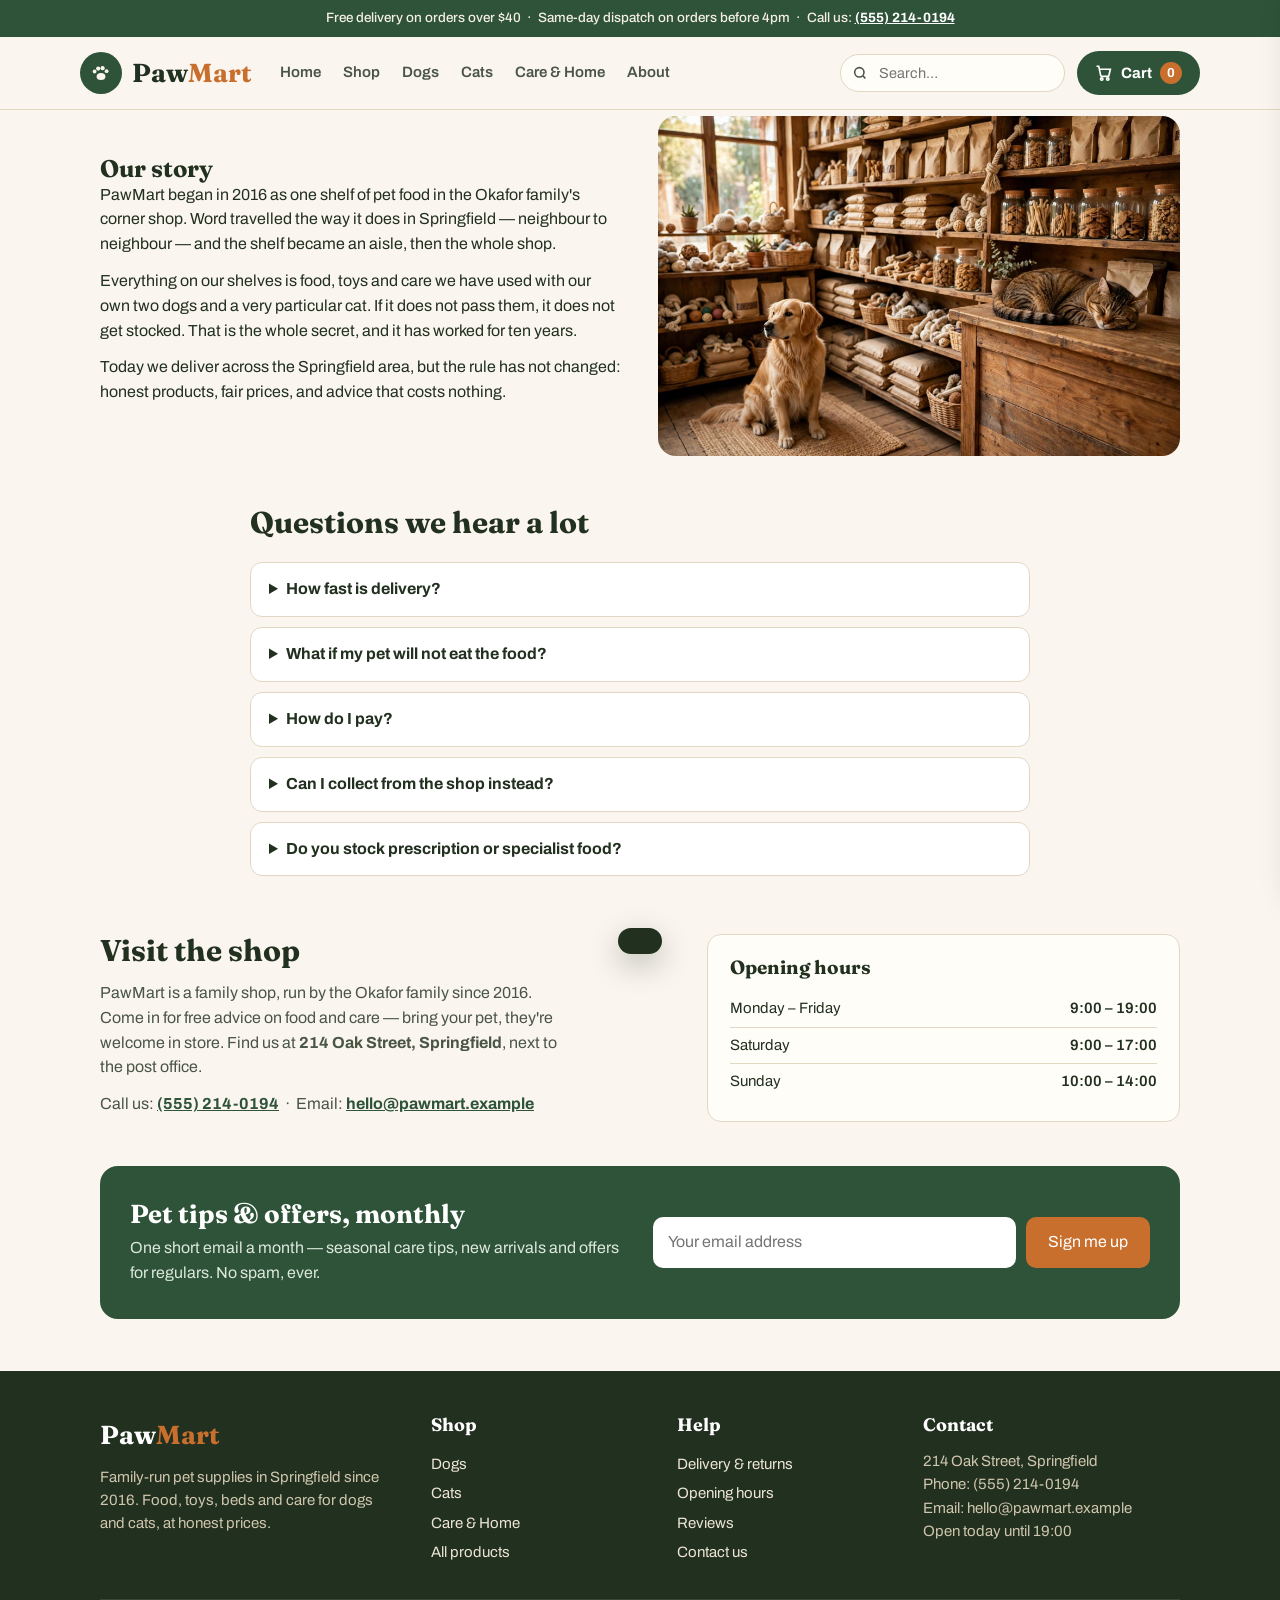
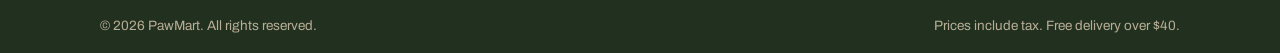
==== about.html @ ed6d869b "Rebuild as multi-page shop: home, shop, per-product pages, about; generated PawMart-labelled product" ====
<!DOCTYPE html>
<html lang="en">
<head>
<meta charset="UTF-8">
<meta name="viewport" content="width=device-width, initial-scale=1.0">

<meta name="description" content="PawMart is Springfield's family-run pet supplies shop. Dog and cat food, toys, beds and care — free delivery on orders over $40, same-day dispatch.">
<link rel="preconnect" href="https://fonts.googleapis.com">
<link rel="preconnect" href="https://fonts.gstatic.com" crossorigin>
<link href="https://fonts.googleapis.com/css2?family=Fraunces:wght@600;700&family=Archivo:wght@400;500;600;700&display=swap" rel="stylesheet">

<title>About — PawMart | Our Story, FAQ &amp; Opening Hours</title>
<link rel="stylesheet" href="style.css">
</head>
<body>
<div class="topbar">Free delivery on orders over $40 &nbsp;·&nbsp; Same-day dispatch on orders before 4pm &nbsp;·&nbsp; Call us: <a href="tel:+15552140194" style="color:#fff;font-weight:700">(555) 214-0194</a></div>

<header>
  <div class="wrap head-in">
    <a class="logo" href="index.html" aria-label="PawMart home">
      <span class="logo-badge" aria-hidden="true"><svg width="24" height="24" viewBox="0 0 24 24" fill="#FAF6EF"><ellipse cx="12" cy="15.5" rx="4.4" ry="3.6"/><circle cx="5.6" cy="10.5" r="1.9"/><circle cx="9.2" cy="7.6" r="2.1"/><circle cx="13.6" cy="7.2" r="2.1"/><circle cx="17.6" cy="10.2" r="1.9"/></svg></span>
      <span class="logo-name">Paw<span>Mart</span></span>
    </a>
    <nav class="main" aria-label="Main">
      <a href="index.html">Home</a><a href="shop.html">Shop</a><a href="shop.html?cat=dogs">Dogs</a><a href="shop.html?cat=cats">Cats</a><a href="shop.html?cat=care">Care &amp; Home</a><a href="about.html">About</a>
    </nav>
    <div class="head-tools">
      <form class="searchbox" action="shop.html" method="get" role="search">
        <svg width="16" height="16" viewBox="0 0 24 24" fill="none" stroke="#4A5546" stroke-width="2.4"><circle cx="11" cy="11" r="7"/><path d="M20 20l-3.8-3.8"/></svg>
        <input name="q" type="search" placeholder="Search…" aria-label="Search products">
      </form>
      <button class="cartbtn" id="openCart" aria-label="Open cart">
        <svg width="18" height="18" viewBox="0 0 24 24" fill="none" stroke="#fff" stroke-width="2.2"><circle cx="9" cy="20" r="1.6"/><circle cx="17" cy="20" r="1.6"/><path d="M2 3h3l2.6 12.4a1.5 1.5 0 0 0 1.5 1.1h7.9a1.5 1.5 0 0 0 1.5-1.2L20.5 7H6"/></svg>
        Cart <span class="cartcount" id="cartCount">0</span>
      </button>
    </div>
  </div>
</header>
<main>
  <!-- STORY -->
  <section id="story" style="padding-top:6px">
    <div class="wrap story-grid">
      <div>
        <h2 class="sec">Our story</h2>
        <p>PawMart began in 2016 as one shelf of pet food in the Okafor family's corner shop. Word travelled the way it does in Springfield — neighbour to neighbour — and the shelf became an aisle, then the whole shop.</p>
        <p>Everything on our shelves is food, toys and care we have used with our own two dogs and a very particular cat. If it does not pass them, it does not get stocked. That is the whole secret, and it has worked for ten years.</p>
        <p>Today we deliver across the Springfield area, but the rule has not changed: honest products, fair prices, and advice that costs nothing.</p>
      </div>
      <img src="images/story.jpg" alt="Inside the PawMart shop — shelves of pet food, our dog by the counter and the shop cat asleep on it" onerror="imgFallback(this)">
    </div>
  </section>


  <!-- FAQ -->
  <section id="faq" class="faq" style="padding-top:6px">
    <div class="wrap" style="max-width:820px">
      <div class="sec-head"><h2 class="sec">Questions we hear a lot</h2></div>
      <details><summary>How fast is delivery?</summary><p>Order before 4pm and it leaves the shop the same day, anywhere in the Springfield area. Most orders arrive the same evening or the next morning. Delivery is a flat $4.99, and free on orders over $40.</p></details>
      <details><summary>What if my pet will not eat the food?</summary><p>Bring it back within 30 days — opened or not — for a full refund or a swap. Fussy eaters are a fact of life; you should not be the one paying for them.</p></details>
      <details><summary>How do I pay?</summary><p>Cash on delivery, or card at checkout. Whichever suits you — there is no extra charge for either.</p></details>
      <details><summary>Can I collect from the shop instead?</summary><p>Of course. Order as usual, choose to collect, and we will have it bagged at the counter at 214 Oak Street. We are open until 7pm on weekdays.</p></details>
      <details><summary>Do you stock prescription or specialist food?</summary><p>We keep the common specialist lines in store. If your vet has named a specific one, call us on (555) 214-0194 and we will order it in — usually within two days.</p></details>
    </div>
  </section>

  <!-- VISIT -->
  <section id="visit" class="visit" style="padding-top:4px">
    <div class="wrap visit-in">
      <div>
        <h2>Visit the shop</h2>
        <p>PawMart is a family shop, run by the Okafor family since 2016. Come in for free advice on food and care — bring your pet, they're welcome in store. Find us at <strong>214 Oak Street, Springfield</strong>, next to the post office.</p>
        <p style="margin-top:12px">Call us: <a href="tel:+15552140194" style="font-weight:700;color:var(--leaf)">(555) 214-0194</a> &nbsp;·&nbsp; Email: <a href="mailto:hello@pawmart.example" style="font-weight:700;color:var(--leaf)">hello@pawmart.example</a></p>
      </div>
      <div class="hours">
        <h3>Opening hours</h3>
        <table>
          <tr><td>Monday – Friday</td><td>9:00 – 19:00</td></tr>
          <tr><td>Saturday</td><td>9:00 – 17:00</td></tr>
          <tr><td>Sunday</td><td>10:00 – 14:00</td></tr>
        </table>
      </div>
    </div>
  </section>
  <!-- NEWSLETTER -->
  <div class="wrap" style="padding-bottom:44px">
    <div class="news">
      <div style="flex:1;min-width:240px">
        <h2 class="sec" style="margin-bottom:6px">Pet tips &amp; offers, monthly</h2>
        <p>One short email a month — seasonal care tips, new arrivals and offers for regulars. No spam, ever.</p>
      </div>
      <form id="newsForm" onsubmit="return newsSubmit(event)">
        <input type="email" id="newsEmail" placeholder="Your email address" aria-label="Email address for newsletter">
        <button type="submit">Sign me up</button>
      </form>
      <p id="newsMsg" style="flex:1 1 100%;color:#fff;font-weight:600;display:none;margin:0"></p>
    </div>
  </div>
</main>
<footer id="contact">
  <div class="wrap">
    <div class="foot-grid">
      <div>
        <div class="foot-logo">Paw<span>Mart</span></div>
        <p>Family-run pet supplies in Springfield since 2016. Food, toys, beds and care for dogs and cats, at honest prices.</p>
      </div>
      <div>
        <h3>Shop</h3>
        <a href="shop.html?cat=dogs">Dogs</a><a href="shop.html?cat=cats">Cats</a><a href="shop.html?cat=care">Care &amp; Home</a><a href="shop.html">All products</a>
      </div>
      <div>
        <h3>Help</h3>
        <a href="about.html#visit">Delivery &amp; returns</a><a href="about.html#visit">Opening hours</a><a href="index.html#reviews">Reviews</a><a href="about.html#visit">Contact us</a>
      </div>
      <div>
        <h3>Contact</h3>
        <p>214 Oak Street, Springfield<br>Phone: (555) 214-0194<br>Email: hello@pawmart.example<br>Open today until 19:00</p>
      </div>
    </div>
    <div class="foot-bottom"><span>© 2026 PawMart. All rights reserved.</span><span>Prices include tax. Free delivery over $40.</span></div>
  </div>
</footer>
<!-- CART DRAWER -->
<div class="overlay" id="overlay"></div>
<aside class="drawer" id="drawer" aria-label="Shopping cart">
  <div class="drawer-head"><h3>Your cart</h3><button class="xbtn" id="closeCart" aria-label="Close cart">×</button></div>
  <div class="drawer-items" id="drawerItems"></div>
  <div class="drawer-foot" id="drawerFoot">
    <div class="freebar"><div id="freeFill" style="width:0%"></div></div>
    <div class="freenote" id="freeNote"></div>
    <div class="trow"><span>Subtotal</span><span id="subTotal">$0.00</span></div>
    <div class="trow"><span>Delivery</span><span id="delTotal">—</span></div>
    <div class="trow total"><span>Total</span><span id="grandTotal">$0.00</span></div>
    <button class="checkoutbtn" id="goCheckout" style="margin-top:12px">Checkout</button>
  </div>
</aside>

<!-- CHECKOUT MODAL -->
<div class="modal" id="modal" role="dialog" aria-modal="true" aria-labelledby="coTitle">
  <div class="modal-box">
    <button class="xbtn" id="closeModal" aria-label="Close checkout" style="position:absolute;top:14px;right:16px">×</button>
    <div id="checkoutFormWrap">
      <h3 id="coTitle">Checkout</h3>
      <p class="sub">Delivery to Springfield and nearby towns. Pay cash on delivery or by card.</p>
      <div class="sumbox" id="sumBox"></div>
      <form id="coForm" novalidate>
        <div class="f-field" id="f-name"><label for="inName">Full name</label><input id="inName" type="text" autocomplete="name" placeholder="e.g. Sara Ahmed"><div class="err">Please enter your name.</div></div>
        <div class="f-field" id="f-phone"><label for="inPhone">Phone number</label><input id="inPhone" type="tel" autocomplete="tel" placeholder="e.g. 555 010 2233"><div class="err">Please enter a valid phone number.</div></div>
        <div class="f-field" id="f-addr"><label for="inAddr">Delivery address</label><input id="inAddr" type="text" autocomplete="street-address" placeholder="House, street, town"><div class="err">Please enter your delivery address.</div></div>
        <div class="f-field"><label>Payment</label>
          <div class="payrow">
            <button type="button" class="payopt sel" data-pay="Cash on delivery">Cash on delivery</button>
            <button type="button" class="payopt" data-pay="Card">Card</button>
          </div>
        </div>
        <button class="checkoutbtn" type="submit">Place order</button>
      </form>
    </div>
    <div id="successWrap" class="success" style="display:none">
      <div class="tick"><svg width="34" height="34" viewBox="0 0 24 24" fill="none" stroke="#fff" stroke-width="3"><path d="M4 12.5l5 5L20 6.5"/></svg></div>
      <h3>Order placed — thank you!</h3>
      <p>Your order number is</p>
      <div class="ordno" id="ordNo"></div>
      <p id="successDetail"></p>
      <button class="btn btn-leaf" id="successClose" style="margin-top:18px">Continue shopping</button>
    </div>
  </div>
</div>

<div class="toast" id="toast" role="status"></div>
<script src="shop.js"></script>
</body>
</html>
---- style.css ----
:root{
  --paper:#FAF6EF; --paper2:#F2EADA; --card:#FFFDF8;
  --ink:#22301F; --ink2:#4A5546;
  --leaf:#2E5339; --leaf-d:#23422C;
  --clay:#C96F2E; --clay-d:#A85A24;
  --line:#E2D7C2; --star:#E8A33D;
  --r:14px; --sp:24px;
}
*{margin:0;padding:0;box-sizing:border-box}
html{scroll-behavior:smooth}
body{font-family:'Archivo',sans-serif;background:var(--paper);color:var(--ink);font-size:16px;line-height:1.55}
img{display:block;max-width:100%}
a{color:inherit}
.wrap{max-width:1120px;margin:0 auto;padding:0 20px}
h1,h2,h3{font-family:'Fraunces',serif;font-weight:700;line-height:1.15;color:var(--ink)}
button{font-family:inherit;cursor:pointer}
:focus-visible{outline:3px solid var(--clay);outline-offset:2px}

/* top strip */
.topbar{background:var(--leaf);color:#F5EFE2;font-size:13.5px;text-align:center;padding:8px 16px;font-weight:500}

/* header */
header{position:sticky;top:0;background:var(--paper);border-bottom:1px solid var(--line);z-index:40}
.head-in{display:flex;align-items:center;gap:20px;padding:14px 0}
.logo{display:flex;align-items:center;gap:10px;text-decoration:none;flex-shrink:0}
.logo-badge{width:42px;height:42px;border-radius:50%;background:var(--leaf);display:flex;align-items:center;justify-content:center}
.logo-name{font-family:'Fraunces',serif;font-size:26px;font-weight:700}
.logo-name span{color:var(--clay)}
nav.main{display:flex;gap:22px;margin-left:8px}
nav.main a{text-decoration:none;font-weight:600;font-size:15px;color:var(--ink2)}
nav.main a:hover{color:var(--leaf)}
.head-tools{margin-left:auto;display:flex;align-items:center;gap:12px}
.searchbox{position:relative}
.searchbox input{width:225px;padding:10px 14px 10px 38px;border:1px solid var(--line);border-radius:999px;background:var(--card);font-family:inherit;font-size:14.5px;color:var(--ink)}
.searchbox svg{position:absolute;left:12px;top:50%;transform:translateY(-50%)}
.cartbtn{position:relative;background:var(--leaf);color:#fff;border:none;border-radius:999px;padding:11px 18px;font-weight:700;font-size:15px;display:flex;align-items:center;gap:8px}
.cartbtn:hover{background:var(--leaf-d)}
.cartcount{background:var(--clay);color:#fff;border-radius:999px;min-width:22px;height:22px;display:inline-flex;align-items:center;justify-content:center;font-size:13px;padding:0 6px}

/* hero */
.hero{padding:48px 0 40px}
.hero-in{display:grid;grid-template-columns:1.05fr 1fr;gap:40px;align-items:center}
.hero h1{font-size:44px;margin-bottom:16px}
.hero p.lead{font-size:18px;color:var(--ink2);max-width:46ch;margin-bottom:24px}
.btn{display:inline-flex;align-items:center;gap:8px;border:none;border-radius:999px;padding:14px 26px;font-weight:700;font-size:16px;text-decoration:none}
.btn-leaf{background:var(--leaf);color:#fff}.btn-leaf:hover{background:var(--leaf-d)}
.btn-ghost{background:transparent;color:var(--leaf);border:2px solid var(--leaf)}
.hero-cta{display:flex;gap:12px;flex-wrap:wrap;margin-bottom:26px}
.trustrow{display:flex;gap:20px;flex-wrap:wrap}
.trustrow div{display:flex;align-items:center;gap:8px;font-size:14.5px;font-weight:600;color:var(--ink2)}
.hero-photo{border-radius:20px;overflow:hidden;border:1px solid var(--line)}
.hero-photo img{width:100%;height:100%;object-fit:cover;aspect-ratio:4/3}

/* sections */
section{padding:44px 0;scroll-margin-top:96px}
#shop{scroll-margin-top:96px}
.sec-head{display:flex;align-items:baseline;justify-content:space-between;gap:16px;margin-bottom:22px;flex-wrap:wrap}
.sec-head h2{font-size:30px}
.sec-head p{color:var(--ink2)}

/* filters */
.filters{display:flex;gap:10px;flex-wrap:wrap;align-items:center;margin-bottom:24px}
.pill{border:1.5px solid var(--line);background:var(--card);border-radius:999px;padding:9px 18px;font-weight:600;font-size:14.5px;color:var(--ink2)}
.pill.active{background:var(--leaf);border-color:var(--leaf);color:#fff}
.sortbox{margin-left:auto;display:flex;align-items:center;gap:8px;font-size:14.5px;color:var(--ink2);font-weight:600}
.sortbox select{font-family:inherit;font-size:14.5px;padding:9px 10px;border:1px solid var(--line);border-radius:10px;background:var(--card);color:var(--ink)}

/* products */
.grid{display:grid;grid-template-columns:repeat(4,1fr);gap:20px}
.pcard{background:var(--card);border:1px solid var(--line);border-radius:var(--r);overflow:hidden;display:flex;flex-direction:column}
.pcard .ph{position:relative;height:210px;background:var(--paper2);overflow:hidden}
.pcard .ph img{position:absolute;inset:0;width:100%;height:100%;object-fit:cover}
.badge{position:absolute;top:10px;left:10px;background:var(--clay);color:#fff;font-size:12px;font-weight:700;padding:4px 10px;border-radius:999px}
.badge.sale{background:#B5502A}
.pbody{padding:16px;display:flex;flex-direction:column;gap:6px;flex:1}
.pcat{font-size:12px;font-weight:700;letter-spacing:.08em;text-transform:uppercase;color:var(--clay-d)}
.pname{font-weight:600;font-size:16.5px;line-height:1.3;min-height:44px}
.stars{display:flex;align-items:center;gap:6px;font-size:13.5px;color:var(--ink2)}
.prow{margin-top:auto;display:flex;align-items:center;justify-content:space-between;gap:10px;padding-top:8px}
.price{font-family:'Fraunces',serif;font-size:21px;font-weight:700}
.price s{font-family:'Archivo',sans-serif;font-size:14px;color:var(--ink2);font-weight:500;margin-right:6px}
.addbtn{background:var(--leaf);color:#fff;border:none;border-radius:10px;padding:10px 16px;font-weight:700;font-size:14.5px;white-space:nowrap}
.addbtn:hover{background:var(--leaf-d)}
.addbtn.added{background:var(--clay)}
.noresults{grid-column:1/-1;text-align:center;color:var(--ink2);padding:32px 0;font-size:17px}

/* info strip */
.info{background:var(--paper2);border-top:1px solid var(--line);border-bottom:1px solid var(--line)}
.info-grid{display:grid;grid-template-columns:repeat(3,1fr);gap:28px}
.info-item{display:flex;gap:14px}
.info-item .ic{flex-shrink:0;width:46px;height:46px;border-radius:12px;background:var(--card);border:1px solid var(--line);display:flex;align-items:center;justify-content:center}
.info-item h3{font-size:18px;margin-bottom:4px}
.info-item p{color:var(--ink2);font-size:15px}

/* reviews */
.rate-summary{display:flex;align-items:center;gap:18px;background:var(--card);border:1px solid var(--line);border-radius:var(--r);padding:20px 24px;margin-bottom:20px;flex-wrap:wrap}
.rate-num{font-family:'Fraunces',serif;font-size:44px;font-weight:700;line-height:1}
.gword{font-weight:700;font-size:17px}
.gword .g1{color:#4285F4}.gword .g2{color:#EA4335}.gword .g3{color:#FBBC05}.gword .g4{color:#4285F4}.gword .g5{color:#34A853}.gword .g6{color:#EA4335}
.rev-grid{display:grid;grid-template-columns:repeat(3,1fr);gap:20px}
.story-grid{display:grid;grid-template-columns:1fr 1fr;gap:36px;align-items:center}
.story-grid img{width:100%;height:340px;object-fit:cover;border-radius:18px}
.story-grid p{color:var(--muted);margin-bottom:12px}
.tips-grid{display:grid;grid-template-columns:repeat(3,1fr);gap:18px}
.tip{background:#fff;border:1px solid var(--line);border-radius:14px;overflow:hidden}
.tip img{width:100%;height:170px;object-fit:cover}
.tip .tb{padding:16px 18px 18px}
.tip h3{font-size:18px;margin-bottom:6px}
.tip p{color:var(--muted);font-size:14.5px}
.faq details{background:#fff;border:1px solid var(--line);border-radius:12px;padding:14px 18px;margin-bottom:10px}
.faq summary{font-weight:700;cursor:pointer;font-size:16px}
.faq details p{color:var(--muted);margin-top:8px;font-size:15px}
.news{background:var(--leaf);border-radius:18px;padding:34px 30px;display:flex;gap:26px;align-items:center;flex-wrap:wrap}
.news h2{color:#fff;font-size:26px}
.news p{color:#DCE8DC}
.news form{display:flex;gap:10px;flex:1;min-width:260px}
.news input{flex:1;padding:13px 15px;border-radius:10px;border:none;font:inherit;min-width:0}
.news button{background:var(--clay);color:#fff;border:none;padding:13px 22px;border-radius:10px;font-weight:700;font:inherit;cursor:pointer;white-space:nowrap}
.rev{background:var(--card);border:1px solid var(--line);border-radius:var(--r);padding:20px}
.rev-head{display:flex;align-items:center;gap:12px;margin-bottom:10px}
.avatar{width:42px;height:42px;border-radius:50%;background:var(--leaf);color:#fff;font-weight:700;display:flex;align-items:center;justify-content:center;font-size:16px}
.avatar.c2{background:var(--clay)}.avatar.c3{background:#7A5C2E}
.rev-name{font-weight:700;font-size:15.5px}
.rev-meta{font-size:13px;color:var(--ink2)}
.rev p{font-size:15px;color:var(--ink2)}
.via{margin-top:10px;font-size:12.5px;color:var(--ink2)}

/* visit */
.visit-in{display:grid;grid-template-columns:1.2fr 1fr;gap:40px;align-items:start}
.visit h2{font-size:30px;margin-bottom:12px}
.visit p{color:var(--ink2);max-width:52ch}
.hours{background:var(--card);border:1px solid var(--line);border-radius:var(--r);padding:22px}
.hours h3{font-size:19px;margin-bottom:12px}
.hours table{width:100%;border-collapse:collapse;font-size:15px}
.hours td{padding:6px 0;border-bottom:1px solid var(--line)}
.hours tr:last-child td{border-bottom:none}
.hours td:last-child{text-align:right;font-weight:600}

/* footer */
footer{background:var(--ink);color:#EDE6D6;margin-top:8px}
.foot-grid{display:grid;grid-template-columns:1.4fr 1fr 1fr 1.2fr;gap:32px;padding:44px 0 32px}
footer h3{color:#fff;font-size:18px;margin-bottom:14px}
footer a{color:#EDE6D6;text-decoration:none;display:block;padding:3px 0;font-size:15px}
footer a:hover{text-decoration:underline}
footer p{font-size:15px;color:#CFC6AE}
.foot-logo{font-family:'Fraunces',serif;font-size:26px;color:#fff;font-weight:700;margin-bottom:10px}
.foot-logo span{color:var(--clay)}
.foot-bottom{border-top:1px solid #3A4636;padding:16px 0;font-size:13.5px;color:#B7AE97;display:flex;justify-content:space-between;gap:12px;flex-wrap:wrap}

/* drawer + modal */
.overlay{position:fixed;inset:0;background:rgba(24,32,20,.5);opacity:0;pointer-events:none;transition:opacity .25s;z-index:60}
.overlay.open{opacity:1;pointer-events:auto}
.drawer{position:fixed;top:0;right:0;height:100%;width:400px;max-width:92vw;background:var(--paper);z-index:70;transform:translateX(105%);transition:transform .3s;display:flex;flex-direction:column;box-shadow:-8px 0 30px rgba(0,0,0,.18)}
.drawer.open{transform:none}
.drawer-head{display:flex;align-items:center;justify-content:space-between;padding:18px 20px;border-bottom:1px solid var(--line)}
.drawer-head h3{font-size:21px}
.xbtn{background:none;border:none;font-size:24px;line-height:1;color:var(--ink2);padding:4px 8px}
.drawer-items{flex:1;overflow-y:auto;padding:16px 20px;display:flex;flex-direction:column;gap:14px}
.citem{display:flex;gap:12px;background:var(--card);border:1px solid var(--line);border-radius:12px;padding:10px}
.citem img{width:64px;height:64px;border-radius:8px;object-fit:cover}
.citem .nm{font-weight:600;font-size:14.5px;line-height:1.3}
.citem .pr{font-weight:700;font-size:14.5px;color:var(--leaf)}
.qty{display:inline-flex;align-items:center;gap:2px;border:1px solid var(--line);border-radius:999px;margin-top:6px}
.qty button{width:26px;height:26px;border:none;background:none;font-size:16px;font-weight:700;color:var(--leaf)}
.qty span{min-width:22px;text-align:center;font-weight:700;font-size:14px}
.rm{margin-left:auto;background:none;border:none;color:#B5502A;font-size:13px;font-weight:600;align-self:flex-start}
.drawer-foot{border-top:1px solid var(--line);padding:18px 20px;background:var(--card)}
.trow{display:flex;justify-content:space-between;font-size:15px;padding:3px 0;color:var(--ink2)}
.trow.total{font-size:18px;font-weight:700;color:var(--ink);border-top:1px solid var(--line);margin-top:8px;padding-top:10px}
.freebar{height:8px;background:var(--paper2);border-radius:99px;overflow:hidden;margin:8px 0 4px}
.freebar div{height:100%;background:var(--leaf);border-radius:99px;transition:width .3s}
.freenote{font-size:13px;color:var(--ink2);margin-bottom:10px}
.checkoutbtn{width:100%;background:var(--clay);color:#fff;border:none;border-radius:12px;padding:15px;font-size:16.5px;font-weight:700}
.checkoutbtn:hover{background:var(--clay-d)}
.emptycart{text-align:center;color:var(--ink2);padding:36px 0}

.modal{position:fixed;inset:0;z-index:80;display:none;align-items:flex-start;justify-content:center;overflow-y:auto;padding:28px 16px}
.modal.open{display:flex}
.modal-box{background:var(--paper);border-radius:18px;max-width:560px;width:100%;padding:28px;position:relative;box-shadow:0 24px 60px rgba(0,0,0,.3)}
.modal-box h3{font-size:24px;margin-bottom:6px}
.modal-box .sub{color:var(--ink2);margin-bottom:18px;font-size:15px}
.f-field{margin-bottom:14px}
.f-field label{display:block;font-weight:600;font-size:14.5px;margin-bottom:6px}
.f-field input,.f-field select{width:100%;padding:12px 14px;border:1px solid var(--line);border-radius:10px;font-family:inherit;font-size:15.5px;background:var(--card);color:var(--ink)}
.f-field .err{display:none;color:#B3261E;font-size:13px;margin-top:4px;font-weight:600}
.f-field.invalid input{border-color:#B3261E}
.f-field.invalid .err{display:block}
.payrow{display:flex;gap:10px;margin:6px 0 16px}
.payopt{flex:1;border:1.5px solid var(--line);border-radius:12px;padding:12px;text-align:center;font-weight:600;background:var(--card);font-size:15px}
.payopt.sel{border-color:var(--leaf);background:#EFF3EA}
.sumbox{background:var(--card);border:1px solid var(--line);border-radius:12px;padding:14px 16px;margin-bottom:16px;font-size:14.5px}
.success{text-align:center;padding:12px 0}
.success .tick{width:70px;height:70px;border-radius:50%;background:var(--leaf);margin:0 auto 16px;display:flex;align-items:center;justify-content:center}
.success h3{margin-bottom:8px}
.success p{color:var(--ink2)}
.success .ordno{font-family:'Fraunces',serif;font-size:22px;font-weight:700;color:var(--ink);margin:10px 0}

.toast{position:fixed;left:50%;bottom:26px;transform:translate(-50%,80px);background:var(--ink);color:#fff;padding:13px 22px;border-radius:999px;font-weight:600;font-size:15px;z-index:90;transition:transform .3s;box-shadow:0 10px 30px rgba(0,0,0,.25)}
.toast.show{transform:translate(-50%,0)}

@media (max-width:900px){
  .grid{grid-template-columns:repeat(3,1fr)}
  nav.main{display:none}
  .hero-in{grid-template-columns:1fr}
  .hero{padding:32px 0}
  .hero h1{font-size:34px}
  .rev-grid,.info-grid{grid-template-columns:1fr}
  .story-grid{grid-template-columns:1fr}
  .tips-grid{grid-template-columns:1fr}
  .news form{flex:1 1 100%}
  .visit-in{grid-template-columns:1fr}
  .foot-grid{grid-template-columns:1fr 1fr}
}
@media (max-width:600px){
  .pcard .ph{height:150px}
  .searchbox{flex:1 1 auto}
  .searchbox input{width:100%}
  .prow{flex-direction:column;align-items:stretch;gap:8px}
  .prow .addbtn{text-align:center}
  .grid{grid-template-columns:repeat(2,1fr);gap:12px}
  .searchbox input{width:150px}
  .head-in{flex-wrap:wrap}
  .sortbox{margin-left:0}
  .price{font-size:18px}
  .addbtn{padding:9px 12px;font-size:13.5px}
}

/* --- multi-page additions --- */
form.searchbox{margin:0}
a.ph{display:block;text-decoration:none}
.pname a{text-decoration:none}
.pname a:hover{color:var(--clay-d);text-decoration:underline}
.crumbs{font-size:14px;color:var(--ink2);padding-top:26px}
.crumbs a{text-decoration:none;font-weight:600;color:var(--leaf)}
.pwrap{display:grid;grid-template-columns:1fr 1fr;gap:42px;align-items:start;padding:22px 0 6px}
.pwrap .pimg{width:100%;border-radius:18px;aspect-ratio:1/1;object-fit:cover;background:var(--paper2)}
.pinfo h1{font-size:34px;margin:6px 0 10px}
.pprice{font-size:30px;font-weight:800}
.pprice s{color:var(--ink2);font-size:20px;margin-right:10px;font-weight:600}
.pdesc{color:var(--ink2);margin:14px 0 4px}
.specs{margin:18px 0 4px;border-top:1px solid var(--line)}
.specs div{display:flex;justify-content:space-between;gap:20px;padding:9px 2px;border-bottom:1px solid var(--line);font-size:15px}
.specs div span:first-child{color:var(--ink2)}
.qtyrow{display:flex;gap:12px;align-items:stretch;margin:20px 0 14px}
.qty{display:inline-flex;align-items:center;border:1.5px solid var(--line);border-radius:10px;overflow:hidden;background:#fff}
.qty button{width:38px;border:none;background:#fff;font-size:19px;cursor:pointer}
.qty input{width:46px;border:none;text-align:center;font:inherit;font-weight:700}
.bigadd{flex:1;padding:14px 18px;font-size:16px;border-radius:10px}
.pnotes{display:flex;flex-direction:column;gap:6px;color:var(--ink2);font-size:14.5px}
.seclink{font-weight:700;color:var(--leaf);text-decoration:none;white-space:nowrap}
.seclink:hover{text-decoration:underline}
.notfound{padding:70px 0;text-align:center}
.notfound p{color:var(--ink2);margin:10px 0 20px}
@media (max-width:900px){ .pwrap{grid-template-columns:1fr} }

.shopsearch{padding:10px 14px;border:1.5px solid var(--line);border-radius:10px;font:inherit;background:#fff;min-width:200px;margin-left:14px}
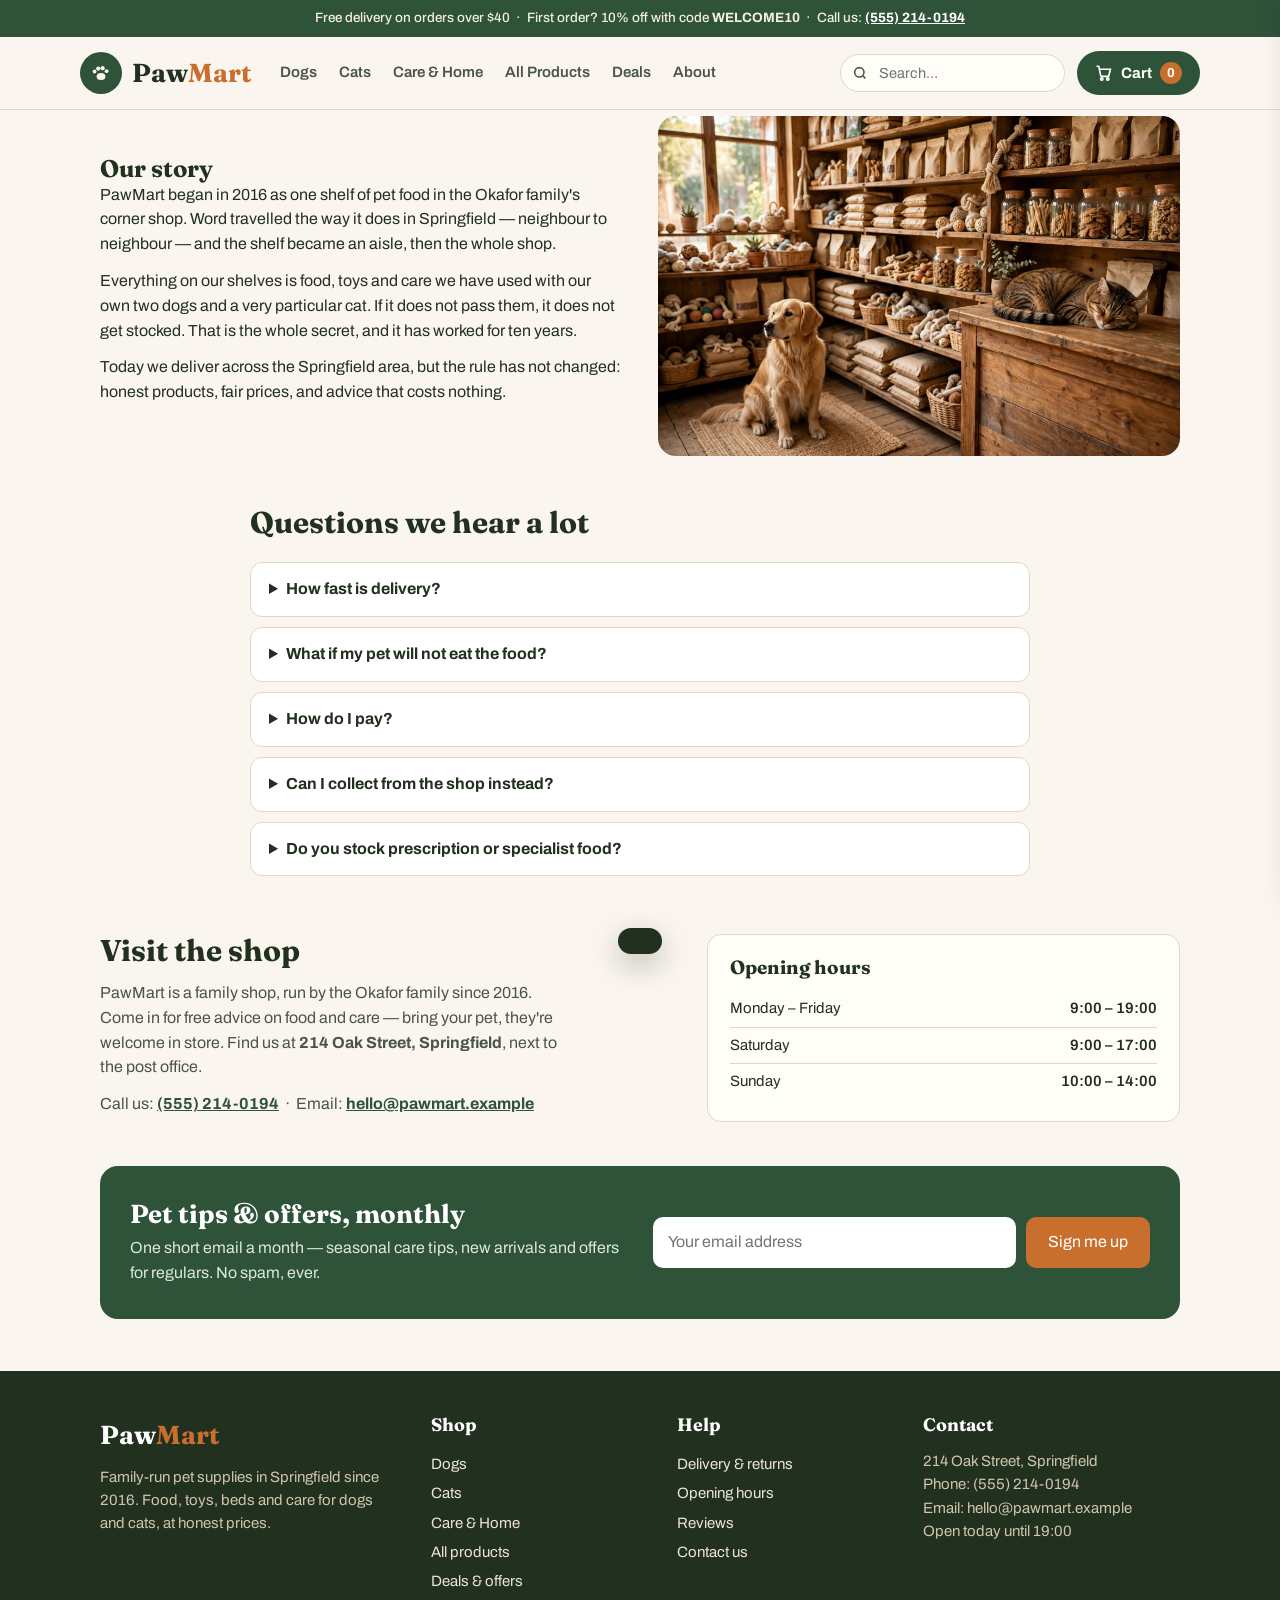
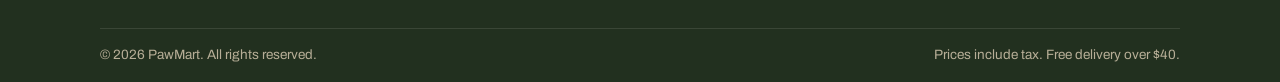
==== commit c810f683: "Real pet-shop structure: shop-by-pet home page (tiles, deals, bestsellers, own ranges), Dogs/Cats/Ca" ====
--- a/about.html
+++ b/about.html
@@ -9,11 +9,12 @@
 <link rel="preconnect" href="https://fonts.gstatic.com" crossorigin>
 <link href="https://fonts.googleapis.com/css2?family=Fraunces:wght@600;700&family=Archivo:wght@400;500;600;700&display=swap" rel="stylesheet">
 
+
+<link rel="stylesheet" href="style.css">
 <title>About — PawMart | Our Story, FAQ &amp; Opening Hours</title>
-<link rel="stylesheet" href="style.css">
 </head>
 <body>
-<div class="topbar">Free delivery on orders over $40 &nbsp;·&nbsp; Same-day dispatch on orders before 4pm &nbsp;·&nbsp; Call us: <a href="tel:+15552140194" style="color:#fff;font-weight:700">(555) 214-0194</a></div>
+<div class="topbar">Free delivery on orders over $40 &nbsp;·&nbsp; First order? 10% off with code <b>WELCOME10</b> &nbsp;·&nbsp; Call us: <a href="tel:+15552140194" style="color:#fff;font-weight:700">(555) 214-0194</a></div>
 
 <header>
   <div class="wrap head-in">
@@ -22,7 +23,7 @@
       <span class="logo-name">Paw<span>Mart</span></span>
     </a>
     <nav class="main" aria-label="Main">
-      <a href="index.html">Home</a><a href="shop.html">Shop</a><a href="shop.html?cat=dogs">Dogs</a><a href="shop.html?cat=cats">Cats</a><a href="shop.html?cat=care">Care &amp; Home</a><a href="about.html">About</a>
+      <a href="dogs.html">Dogs</a><a href="cats.html">Cats</a><a href="care.html">Care &amp; Home</a><a href="shop.html">All Products</a><a href="deals.html">Deals</a><a href="about.html">About</a>
     </nav>
     <div class="head-tools">
       <form class="searchbox" action="shop.html" method="get" role="search">
@@ -105,11 +106,11 @@
       </div>
       <div>
         <h3>Shop</h3>
-        <a href="shop.html?cat=dogs">Dogs</a><a href="shop.html?cat=cats">Cats</a><a href="shop.html?cat=care">Care &amp; Home</a><a href="shop.html">All products</a>
+        <a href="dogs.html">Dogs</a><a href="cats.html">Cats</a><a href="care.html">Care &amp; Home</a><a href="shop.html">All products</a><a href="deals.html">Deals &amp; offers</a>
       </div>
       <div>
         <h3>Help</h3>
-        <a href="about.html#visit">Delivery &amp; returns</a><a href="about.html#visit">Opening hours</a><a href="index.html#reviews">Reviews</a><a href="about.html#visit">Contact us</a>
+        <a href="about.html#faq">Delivery &amp; returns</a><a href="about.html#visit">Opening hours</a><a href="index.html#reviews">Reviews</a><a href="about.html#visit">Contact us</a>
       </div>
       <div>
         <h3>Contact</h3>
@@ -142,6 +143,7 @@
       <h3 id="coTitle">Checkout</h3>
       <p class="sub">Delivery to Springfield and nearby towns. Pay cash on delivery or by card.</p>
       <div class="sumbox" id="sumBox"></div>
+      <div class="promorow"><input id="promoIn" type="text" placeholder="Promo code" aria-label="Promo code"><button type="button" id="promoBtn">Apply</button></div><p class="promomsg" id="promoMsg"></p>
       <form id="coForm" novalidate>
         <div class="f-field" id="f-name"><label for="inName">Full name</label><input id="inName" type="text" autocomplete="name" placeholder="e.g. Sara Ahmed"><div class="err">Please enter your name.</div></div>
         <div class="f-field" id="f-phone"><label for="inPhone">Phone number</label><input id="inPhone" type="tel" autocomplete="tel" placeholder="e.g. 555 010 2233"><div class="err">Please enter a valid phone number.</div></div>
--- a/style.css
+++ b/style.css
@@ -255,3 +255,26 @@
 @media (max-width:900px){ .pwrap{grid-template-columns:1fr} }
 
 .shopsearch{padding:10px 14px;border:1.5px solid var(--line);border-radius:10px;font:inherit;background:#fff;min-width:200px;margin-left:14px}
+
+/* --- real-shop structure additions --- */
+.pettiles{display:grid;grid-template-columns:repeat(3,1fr);gap:20px}
+.pet-tile{position:relative;border-radius:18px;overflow:hidden;display:block;text-decoration:none;background:var(--paper2)}
+.pet-tile img{width:100%;height:240px;object-fit:cover}
+.pt-label{position:absolute;left:14px;bottom:14px;background:rgba(24,36,22,.86);color:#fff;font-family:'Fraunces',serif;font-size:23px;font-weight:700;padding:10px 18px;border-radius:12px;line-height:1.25}
+.pt-label em{display:block;font-family:'Archivo',sans-serif;font-size:13px;font-weight:500;font-style:normal;opacity:.85}
+.ranges-row{display:grid;grid-template-columns:repeat(4,1fr);gap:20px}
+.range{background:var(--card);border:1px solid var(--line);border-radius:14px;padding:20px}
+.range h3{font-size:19px;margin-bottom:6px}
+.range p{color:var(--ink2);font-size:14.5px}
+.dealbanner{background:var(--leaf);color:#F5EFE2;border-radius:16px;padding:24px 26px;margin-bottom:26px}
+.dealbanner h3{color:#fff;font-size:24px;margin-bottom:4px}
+.dealnote{color:var(--ink2);font-size:14px;margin-top:16px}
+.promorow{display:flex;gap:10px;margin:14px 0 2px}
+.promorow input{flex:1;padding:11px 13px;border:1.5px solid var(--line);border-radius:10px;font:inherit;text-transform:uppercase;background:#fff}
+.promorow button{padding:11px 18px;border:none;border-radius:10px;background:var(--leaf);color:#fff;font-weight:700;cursor:pointer}
+.promomsg{font-size:14px;color:var(--leaf);min-height:18px;margin:2px 0 6px}
+.catintro{color:var(--ink2);max-width:660px}
+.herodeal{margin-top:16px;color:var(--ink2)}
+.herodeal strong{color:var(--clay-d)}
+@media (max-width:900px){ .pettiles{grid-template-columns:1fr} .pet-tile img{height:200px} .ranges-row{grid-template-columns:1fr 1fr} }
+@media (max-width:560px){ .ranges-row{grid-template-columns:1fr} }
